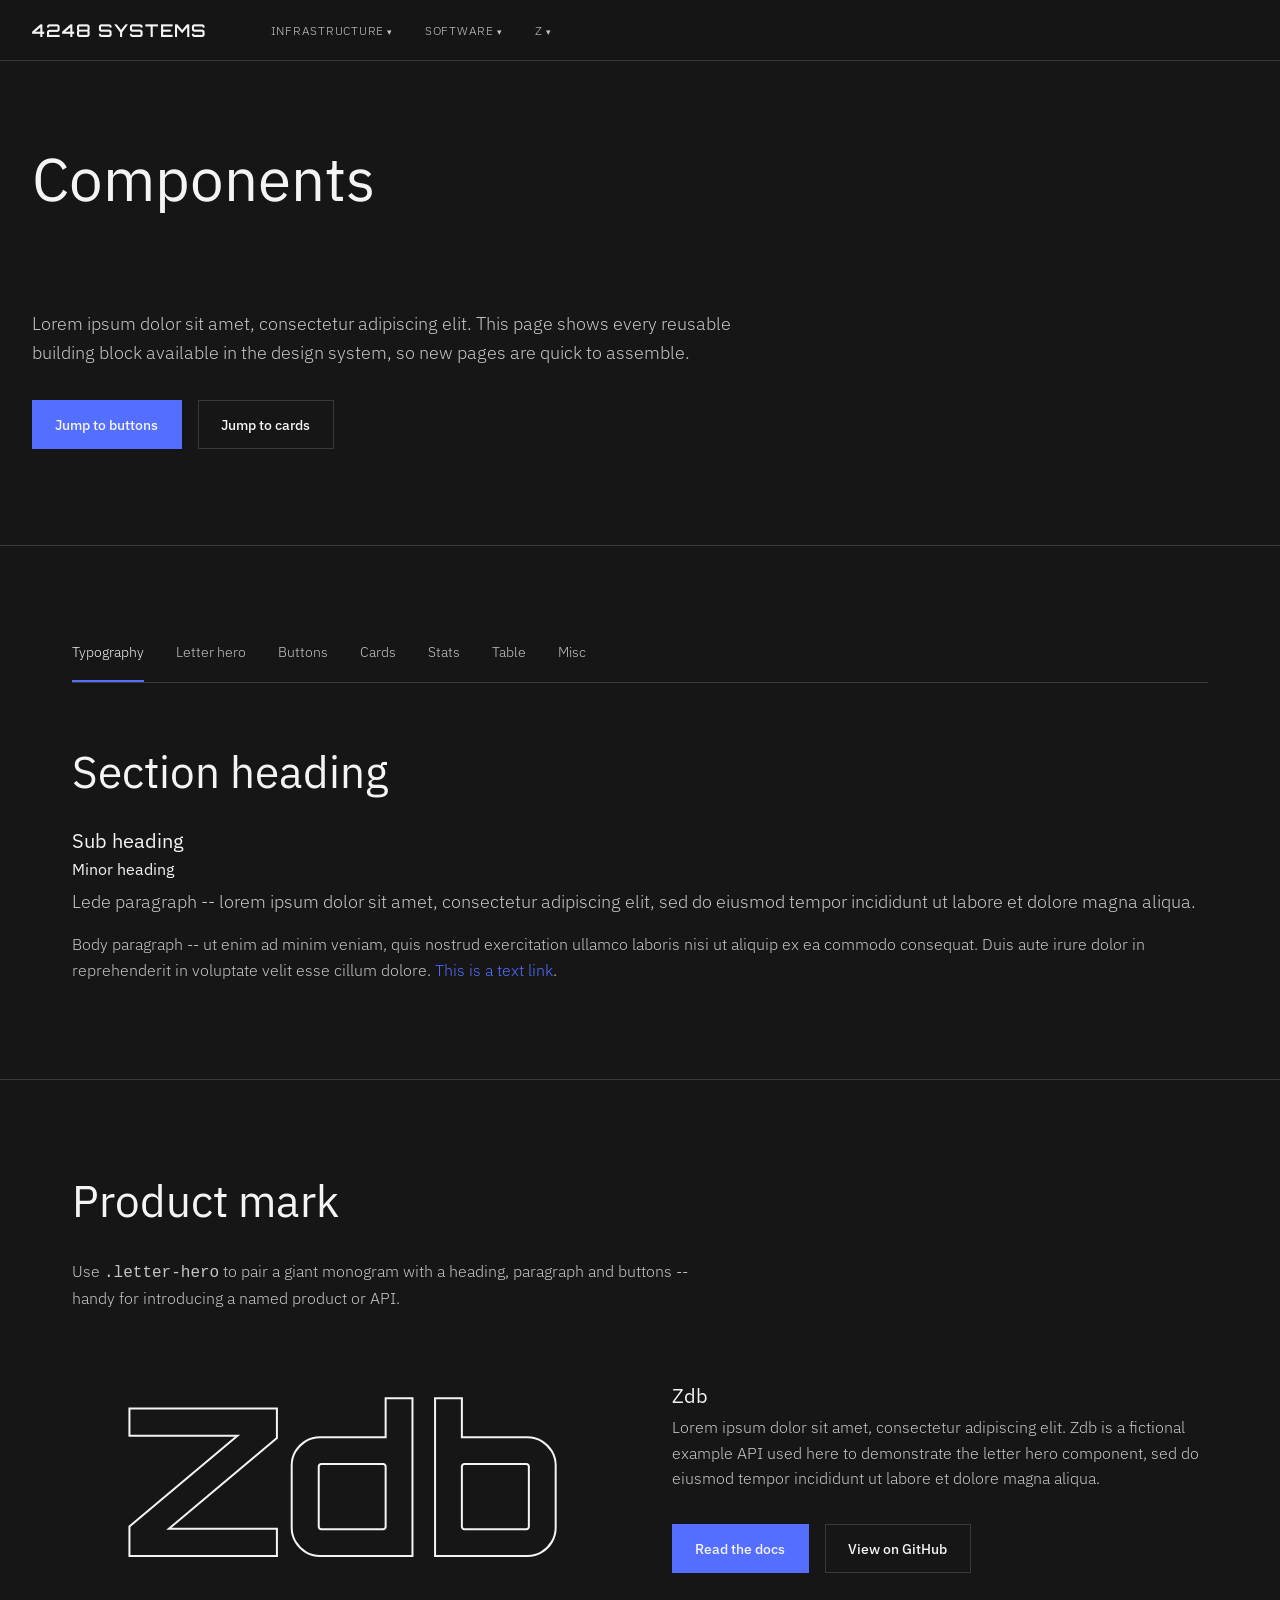
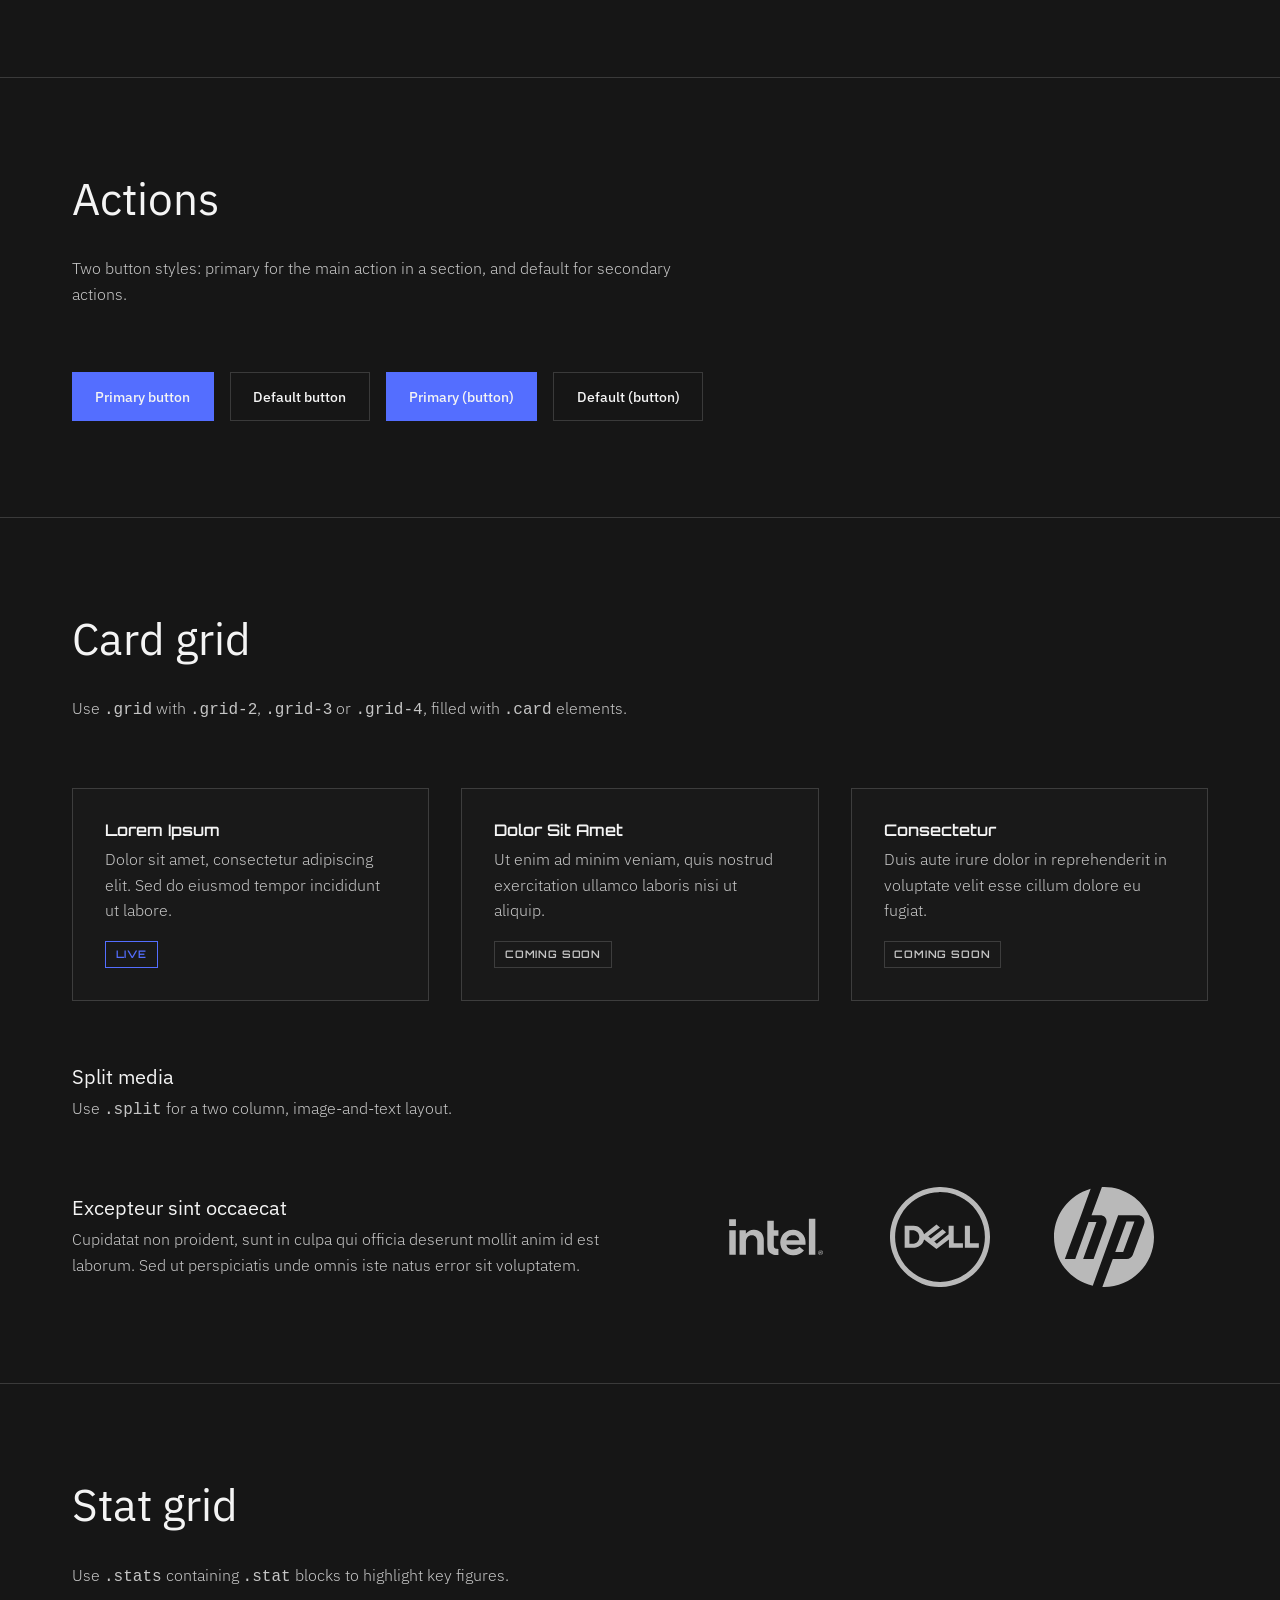
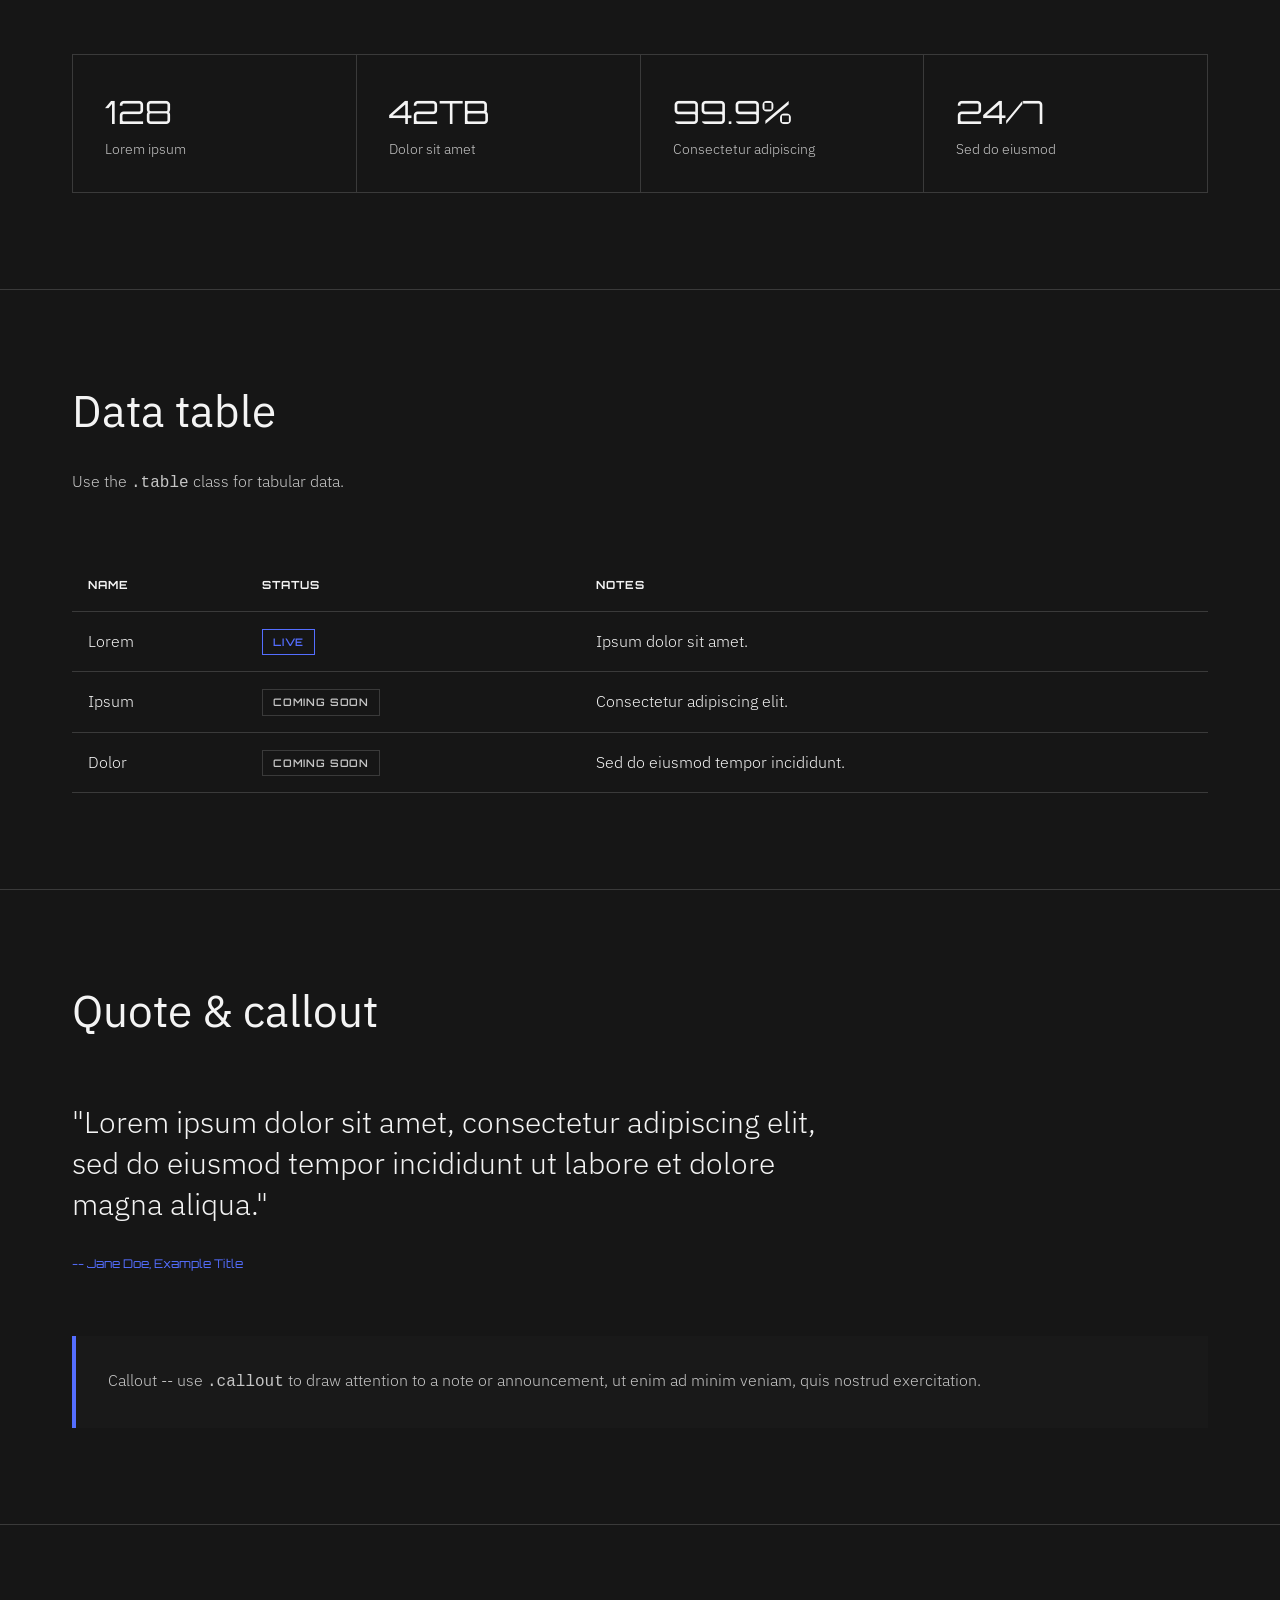
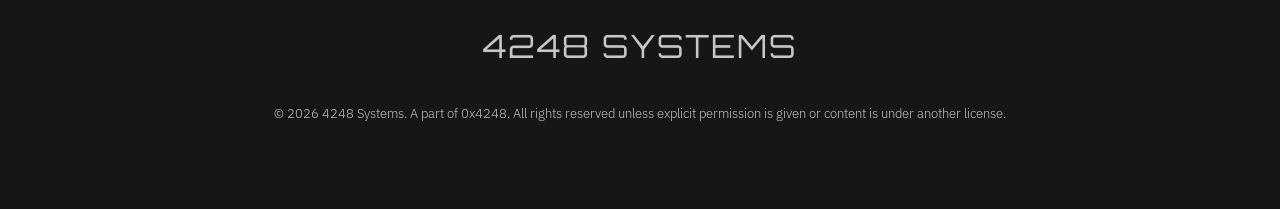
==== components.html @ 8fb7b6e1 "Website redo" ====
<!DOCTYPE html>
<html lang="en">
<head>
  <meta charset="UTF-8">
  <meta name="viewport" content="width=device-width, initial-scale=1.0">
  <title>Components | 4248 Systems</title>
  <link rel="preconnect" href="https://fonts.googleapis.com">
  <link rel="preconnect" href="https://fonts.gstatic.com" crossorigin>
  <link href="https://fonts.googleapis.com/css2?family=IBM+Plex+Sans:wght@300;400;500;600&family=Orbitron:wght@400;600;700&display=swap" rel="stylesheet">
  <link rel="stylesheet" href="style.css">
</head>
<body>

  <div id="nav"></div>

  <header class="hero">
    <div class="hero-inner">
      <h1>Components</h1>
      <p class="lede">Lorem ipsum dolor sit amet, consectetur adipiscing elit. This page shows every reusable building block available in the design system, so new pages are quick to assemble.</p>
      <div class="hero-actions">
        <a href="#buttons" class="btn btn-primary">Jump to buttons</a>
        <a href="#cards" class="btn">Jump to cards</a>
      </div>
    </div>
  </header>

  <section class="section reveal">
    <div class="container">
      <div class="tabs">
        <a href="#typography" aria-current="page">Typography</a>
        <a href="#letter-hero">Letter hero</a>
        <a href="#buttons">Buttons</a>
        <a href="#cards">Cards</a>
        <a href="#stats">Stats</a>
        <a href="#table">Table</a>
        <a href="#misc">Misc</a>
      </div>

      <div id="typography">
        <h2>Section heading</h2>
        <h3>Sub heading</h3>
        <h4>Minor heading</h4>
        <p class="lede">Lede paragraph -- lorem ipsum dolor sit amet, consectetur adipiscing elit, sed do eiusmod tempor incididunt ut labore et dolore magna aliqua.</p>
        <p>Body paragraph -- ut enim ad minim veniam, quis nostrud exercitation ullamco laboris nisi ut aliquip ex ea commodo consequat. Duis aute irure dolor in reprehenderit in voluptate velit esse cillum dolore. <a class="text-link" href="#buttons">This is a text link</a>.</p>
      </div>
    </div>
  </section>

  <section class="section reveal" id="letter-hero">
    <div class="container">
      <div class="section-header">
        <h2>Product mark</h2>
        <p>Use <code>.letter-hero</code> to pair a giant monogram with a heading, paragraph and buttons -- handy for introducing a named product or API.</p>
      </div>
      <div class="letter-hero">
        <div class="letter-hero-mark" role="img" aria-label="Zdb">Zdb</div>
        <div>
          <h3>Zdb</h3>
          <p>Lorem ipsum dolor sit amet, consectetur adipiscing elit. Zdb is a fictional example API used here to demonstrate the letter hero component, sed do eiusmod tempor incididunt ut labore et dolore magna aliqua.</p>
          <div class="hero-actions">
            <a href="#" class="btn btn-primary">Read the docs</a>
            <a href="#" class="btn">View on GitHub</a>
          </div>
        </div>
      </div>
    </div>
  </section>

  <section class="section reveal" id="buttons">
    <div class="container">
      <div class="section-header">
        <h2>Actions</h2>
        <p>Two button styles: primary for the main action in a section, and default for secondary actions.</p>
      </div>
      <div class="hero-actions">
        <a href="#" class="btn btn-primary">Primary button</a>
        <a href="#" class="btn">Default button</a>
        <button class="btn btn-primary" type="button">Primary (button)</button>
        <button class="btn" type="button">Default (button)</button>
      </div>
    </div>
  </section>

  <section class="section reveal" id="cards">
    <div class="container">
      <div class="section-header">
        <h2>Card grid</h2>
        <p>Use <code>.grid</code> with <code>.grid-2</code>, <code>.grid-3</code> or <code>.grid-4</code>, filled with <code>.card</code> elements.</p>
      </div>
      <div class="grid grid-3">
        <div class="card">
          <h3>Lorem Ipsum</h3>
          <p>Dolor sit amet, consectetur adipiscing elit. Sed do eiusmod tempor incididunt ut labore.</p>
          <span class="badge badge-live">Live</span>
        </div>
        <div class="card">
          <h3>Dolor Sit Amet</h3>
          <p>Ut enim ad minim veniam, quis nostrud exercitation ullamco laboris nisi ut aliquip.</p>
          <span class="badge">Coming soon</span>
        </div>
        <div class="card">
          <h3>Consectetur</h3>
          <p>Duis aute irure dolor in reprehenderit in voluptate velit esse cillum dolore eu fugiat.</p>
          <span class="badge">Coming soon</span>
        </div>
      </div>

      <h3 class="mt-lg">Split media</h3>
      <p>Use <code>.split</code> for a two column, image-and-text layout.</p>
      <div class="split mt-lg">
        <div>
          <h3>Excepteur sint occaecat</h3>
          <p>Cupidatat non proident, sunt in culpa qui officia deserunt mollit anim id est laborum. Sed ut perspiciatis unde omnis iste natus error sit voluptatem.</p>
        </div>
        <div class="logo-row">
          <img src="icons/intel.svg" alt="Intel">
          <img src="icons/dell.svg" alt="Dell">
          <img src="icons/hp.svg" alt="HP">
        </div>
      </div>
    </div>
  </section>

  <section class="section reveal" id="stats">
    <div class="container">
      <div class="section-header">
        <h2>Stat grid</h2>
        <p>Use <code>.stats</code> containing <code>.stat</code> blocks to highlight key figures.</p>
      </div>
      <div class="stats">
        <div class="stat">
          <div class="stat-value">128</div>
          <div class="stat-label">Lorem ipsum</div>
        </div>
        <div class="stat">
          <div class="stat-value">42TB</div>
          <div class="stat-label">Dolor sit amet</div>
        </div>
        <div class="stat">
          <div class="stat-value">99.9%</div>
          <div class="stat-label">Consectetur adipiscing</div>
        </div>
        <div class="stat">
          <div class="stat-value">24/7</div>
          <div class="stat-label">Sed do eiusmod</div>
        </div>
      </div>
    </div>
  </section>

  <section class="section reveal" id="table">
    <div class="container">
      <div class="section-header">
        <h2>Data table</h2>
        <p>Use the <code>.table</code> class for tabular data.</p>
      </div>
      <table class="table">
        <thead>
          <tr>
            <th>Name</th>
            <th>Status</th>
            <th>Notes</th>
          </tr>
        </thead>
        <tbody>
          <tr>
            <td>Lorem</td>
            <td><span class="badge badge-live">Live</span></td>
            <td>Ipsum dolor sit amet.</td>
          </tr>
          <tr>
            <td>Ipsum</td>
            <td><span class="badge">Coming soon</span></td>
            <td>Consectetur adipiscing elit.</td>
          </tr>
          <tr>
            <td>Dolor</td>
            <td><span class="badge">Coming soon</span></td>
            <td>Sed do eiusmod tempor incididunt.</td>
          </tr>
        </tbody>
      </table>
    </div>
  </section>

  <section class="section reveal" id="misc">
    <div class="container">
      <div class="section-header">
        <h2>Quote &amp; callout</h2>
      </div>

      <blockquote class="quote">
        "Lorem ipsum dolor sit amet, consectetur adipiscing elit, sed do eiusmod tempor incididunt ut labore et dolore magna aliqua."
        <cite>-- Jane Doe, Example Title</cite>
      </blockquote>

      <div class="callout mt-lg">
        <p>Callout -- use <code>.callout</code> to draw attention to a note or announcement, ut enim ad minim veniam, quis nostrud exercitation.</p>
      </div>
    </div>
  </section>

  <footer class="footer reveal">
    <div class="footer-logo">4248 SYSTEMS</div>
    <p>&copy; 2026 4248 Systems. A part of 0x4248. All rights reserved unless explicit permission is given or content is under another license.</p>
  </footer>

  <script src="nav.js"></script>
  <script src="reveal.js"></script>
</body>
</html>
---- style.css ----
/* ==========================================================================
   4248 Systems -- design system
   Simple, dark, IBM-inspired. Add new pages by reusing these classes.
   ========================================================================== */

*, *::before, *::after { box-sizing: border-box; margin: 0; padding: 0; }

:root {
  /* Colors (kept from previous theme) */
  --bg:      #161616;
  --white:   #f4f4f4;
  --dim:     #c6c6c6;
  --rule:    rgba(244, 244, 244, 0.16);
  --hover:   rgba(244, 244, 244, 0.06);
  --accent:  #546eff;
  --panel:   #191919;

  /* Typography */
  --font-sans: 'IBM Plex Sans', 'Helvetica Neue', Helvetica, Arial, sans-serif;
  --font-mono: 'Orbitron', monospace;

  /* Spacing scale */
  --space-xs: 0.5rem;
  --space-sm: 1rem;
  --space-md: 2rem;
  --space-lg: 4rem;
  --space-xl: 6rem;

  /* Layout */
  --max-width: 1200px;
}

html { scroll-behavior: smooth; }

body {
  background: var(--bg);
  color: var(--white);
  font-family: var(--font-sans);
  font-weight: 300;
  font-size: 16px;
  line-height: 1.6;
  -webkit-font-smoothing: antialiased;
}

a { color: inherit; }

img { max-width: 100%; display: block; }

.container {
  max-width: var(--max-width);
  margin: 0 auto;
  padding: 0 var(--space-md);
}

/* ---------- Typography ---------- */

h1, h2, h3, h4 {
  font-family: var(--font-sans);
  font-weight: 400;
  line-height: 1.15;
}

h1 { font-size: clamp(2.25rem, 5vw, 3.75rem); }
h2 { font-size: clamp(1.75rem, 3.5vw, 2.75rem); margin-bottom: var(--space-md); }
h3 { font-size: 1.25rem; margin-bottom: var(--space-xs); }
h4 { font-size: 1rem; margin-bottom: var(--space-xs); }

p { color: var(--dim); margin-bottom: var(--space-sm); }
p:last-child { margin-bottom: 0; }

.lede { font-size: 1.15rem; color: var(--dim); }

.text-link {
  color: var(--accent);
  text-decoration: none;
  border-bottom: 1px solid transparent;
  transition: border-color 0.15s;
}

.text-link:hover { border-color: var(--accent); }

/* ---------- Buttons ---------- */

.btn {
  display: inline-flex;
  align-items: center;
  gap: 0.6rem;
  padding: 0.75rem 1.4rem;
  border: 1px solid var(--rule);
  background: transparent;
  color: var(--white);
  font-family: var(--font-sans);
  font-size: 0.9rem;
  font-weight: 500;
  text-decoration: none;
  cursor: pointer;
  transition: background 0.15s, border-color 0.15s;
}

.btn:hover { background: var(--hover); }

.btn-primary {
  background: var(--accent);
  border-color: var(--accent);
}

.btn-primary:hover { background: #4457e0; }

/* ---------- Nav ---------- */

.nav {
  position: fixed;
  top: 0; left: 0; right: 0;
  z-index: 100;
  display: flex;
  align-items: center;
  padding: 1rem var(--space-md);
  background: rgba(22, 22, 22, 0.9);
  backdrop-filter: blur(12px);
  border-bottom: 1px solid var(--rule);
  transition: background 0.25s ease, border-color 0.25s ease, padding 0.25s ease, box-shadow 0.25s ease;
  animation: navDropIn 0.5s cubic-bezier(0.2, 0.8, 0.2, 1);
}

.nav.is-scrolled {
  padding-top: 0.7rem;
  padding-bottom: 0.7rem;
  background: rgba(16, 16, 16, 0.96);
  border-bottom-color: var(--accent);
  box-shadow: 0 1px 0 rgba(84, 110, 255, 0.35);
}

@keyframes navDropIn {
  from { opacity: 0; transform: translateY(-100%); }
  to { opacity: 1; transform: translateY(0); }
}

.nav-brand {
  font-family: var(--font-mono);
  font-size: 1.1rem;
  letter-spacing: 0.06em;
  font-weight: 600;
  text-decoration: none;
  color: var(--white);
  margin-right: var(--space-lg);
}

.nav-links {
  display: flex;
  gap: var(--space-md);
  list-style: none;
}

.nav-links > li {
  position: relative;
}

.nav-links a {
  color: var(--dim);
  font-size: 0.78rem;
  letter-spacing: 0.06em;
  text-transform: uppercase;
  text-decoration: none;
  transition: color 0.15s;
}

.nav-dropdown a {
  color: var(--dim);
  font-size: 0.75rem;
  letter-spacing: 0.06em;
  text-transform: uppercase;
  text-decoration: underline;
  transition: color 0.15s;
}

.nav-links a:hover,
.nav-links a[aria-current="page"] { color: var(--white); }

.has-dropdown > a::after {
  content: '\25be';
  margin-left: 0.35em;
  font-size: 0.7em;
  color: var(--dim);
}

.nav-dropdown {
  position: absolute;
  top: 100%;
  left: 0;
  z-index: 100;
  display: flex;
  flex-direction: column;
  gap: 0.35rem;
  min-width: 260px;
  margin-top: 0.9rem;
  padding: var(--space-sm);
  background: var(--panel);
  border: 1px solid var(--rule);
  opacity: 0;
  visibility: hidden;
  transform: translateY(4px);
  transition: opacity 0.15s ease, transform 0.15s ease, visibility 0.15s;
}

.has-dropdown:hover .nav-dropdown,
.has-dropdown:focus-within .nav-dropdown {
  opacity: 1;
  visibility: visible;
  transform: translateY(0);
}

.nav-dropdown a {
  font-size: 0.85rem;
  letter-spacing: normal;
  text-transform: none;
}

/* ---------- Hero ---------- */

.hero {
  padding: 9rem var(--space-md) var(--space-xl);
  border-bottom: 1px solid var(--rule);
}

.hero .callout {
  animation: heroFadeIn 0.5s cubic-bezier(0.2, 0.8, 0.2, 1) 0.4s backwards;
}

.hero-inner {
  max-width: 720px;
  animation: heroFadeIn 0.5s cubic-bezier(0.2, 0.8, 0.2, 1);
}


.hero-inner h1 {
  margin-bottom: var(--space-xl);
  animation: heroFadeIn 0.5s cubic-bezier(0.2, 0.8, 0.2, 1) 0.15s backwards;
}

.hero-inner p {
  font-size: 1.15rem;
  color: var(--dim);
  animation: heroFadeIn 0.5s cubic-bezier(0.2, 0.8, 0.2, 1) 0.25s backwards;
}

.hero-actions {
  display: flex;
  gap: var(--space-sm);
  margin-top: var(--space-md);
  animation: heroFadeIn 0.5s cubic-bezier(0.2, 0.8, 0.2, 1) 0.3s backwards;
}

@keyframes heroFadeIn {
  from { opacity: 0; transform: translateY(102px); scale: 0.25; }
  to { opacity: 1; transform: translateY(0); scale: 1; }
}


/* ---------- Sections ---------- */

.section {
  padding: var(--space-xl) 0;
  border-bottom: 1px solid var(--rule);
}

.section-header {
  max-width: 640px;
  margin-bottom: var(--space-lg);
}

.section-header p { margin-bottom: 0; }

/* ---------- Grid ---------- */

.grid {
  display: grid;
  gap: var(--space-md);
}

.grid-2 { grid-template-columns: repeat(2, minmax(0, 1fr)); }
.grid-3 { grid-template-columns: repeat(3, minmax(0, 1fr)); }
.grid-4 { grid-template-columns: repeat(4, minmax(0, 1fr)); }

/* ---------- Cards ---------- */

.card {
  padding: var(--space-md);
  border: 1px solid var(--rule);
  background: var(--panel);
}

.card h3 {
  font-family: var(--font-mono);
  font-weight: 600;
  font-size: 1rem;
}

.card .status {
  margin-top: var(--space-sm);
}

.card-small {
  padding: 8px;
    border: 1px solid var(--rule);
  background: var(--panel);
}

/* ---------- Status badge ---------- */

.badge {
  display: inline-block;
  padding: 0.25rem 0.6rem;
  font-family: var(--font-mono);
  font-weight: 600;
  font-size: 0.65rem;
  letter-spacing: 0.08em;
  text-transform: uppercase;
  border: 1px solid var(--rule);
  color: var(--dim);
}

.badge-live { color: var(--accent); border-color: var(--accent); }

/* ---------- Stats ---------- */

.stats {
  display: grid;
  grid-template-columns: repeat(4, minmax(0, 1fr));
  border-top: 1px solid var(--rule);
  border-left: 1px solid var(--rule);
}

.stat {
  padding: var(--space-md);
  border-right: 1px solid var(--rule);
  border-bottom: 1px solid var(--rule);
}

.stat-value {
  font-family: var(--font-mono);
  font-size: 2rem;
  color: var(--white);
}

.stat-label { color: var(--dim); font-size: 0.85rem; }

/* ---------- Logo row ---------- */

.logo-row {
  display: flex;
  flex-wrap: wrap;
  gap: var(--space-lg);
  align-items: center;
  justify-content: center;
}

.logo-row img {
  width: 100px;
  height: auto;
  filter: brightness(0) invert(1);
  opacity: 0.7;
}

/* ---------- Media split ---------- */

.split {
  display: grid;
  grid-template-columns: repeat(2, minmax(0, 1fr));
  gap: var(--space-lg);
  align-items: center;
}

.split > img {
  width: 100%;
  height: 100%;
  object-fit: cover;
  border: 1px solid var(--rule);
}

/* ---------- Letter hero ---------- */

.letter-hero {
  display: grid;
  grid-template-columns: minmax(0, 1fr) minmax(0, 1fr);
  gap: var(--space-lg);
  align-items: center;
}

.letter-hero-mark {
  display: flex;
  align-items: center;
  justify-content: center;
  font-family: var(--font-mono);
  font-weight: 700;
  font-size: clamp(6rem, 16vw, 13rem);
  line-height: 1;
  text-align: center;
  color: transparent;
  -webkit-text-stroke: 2px var(--white);
}

/* ---------- Table ---------- */

.table {
  width: 100%;
  border-collapse: collapse;
  text-align: left;
}

.table th,
.table td {
  padding: var(--space-sm);
  border-bottom: 1px solid var(--rule);
}

.table th {
  font-family: var(--font-mono);
  font-size: 0.7rem;
  letter-spacing: 0.08em;
  text-transform: uppercase;
  color: var(--white);
}

/* ---------- Quote ---------- */

.quote {
  max-width: 760px;
  font-size: clamp(1.25rem, 3vw, 1.9rem);
  line-height: 1.35;
  color: var(--white);
}

.quote cite {
  display: block;
  margin-top: var(--space-md);
  font-family: var(--font-mono);
  font-size: 0.75rem;
  font-style: normal;
  color: var(--accent);
}

/* ---------- Tabs ---------- */

.tabs {
  display: flex;
  gap: var(--space-md);
  border-bottom: 1px solid var(--rule);
  margin-bottom: var(--space-lg);
  overflow-x: auto;
}

.tabs a {
  padding-bottom: var(--space-sm);
  color: var(--dim);
  font-size: 0.85rem;
  text-decoration: none;
  border-bottom: 2px solid transparent;
  white-space: nowrap;
}

.tabs a[aria-current="page"] {
  color: var(--white);
  border-color: var(--accent);
}

/* ---------- Callout ---------- */

.callout {
  padding: var(--space-md);
  border-left: 4px solid var(--accent);
  background: var(--panel);
}

/* ---------- Footer ---------- */

.footer {
  padding: var(--space-xl) var(--space-md);
  text-align: center;
  color: var(--dim);
  font-size: 0.8rem;
}

.footer-logo {
  font-family: var(--font-mono);
  font-size: 2rem;
  letter-spacing: 0.06em;
  color: var(--dim);
  margin-bottom: var(--space-md);
}

/* ---------- Utilities ---------- */

.text-center { text-align: center; }
.mt-lg { margin-top: var(--space-lg); }
.mb-0 { margin-bottom: 0; }

/* ---------- Scroll reveal ---------- */

.reveal {
  opacity: 0;
  transform: translateY(24px);
  transition: opacity 0.7s cubic-bezier(0.2, 0.8, 0.2, 1), transform 0.7s cubic-bezier(0.2, 0.8, 0.2, 1);
}

.reveal.is-visible {
  opacity: 1;
  transform: translateY(0);
}

@media (prefers-reduced-motion: reduce) {
  .reveal {
    opacity: 1;
    transform: none;
    transition: none;
  }
}

/* ---------- Responsive ---------- */

@media (max-width: 800px) {
  .grid-2, .grid-3, .grid-4 { grid-template-columns: 1fr; }
  .stats { grid-template-columns: repeat(2, minmax(0, 1fr)); }
  .split,
  .letter-hero { grid-template-columns: 1fr; }
}
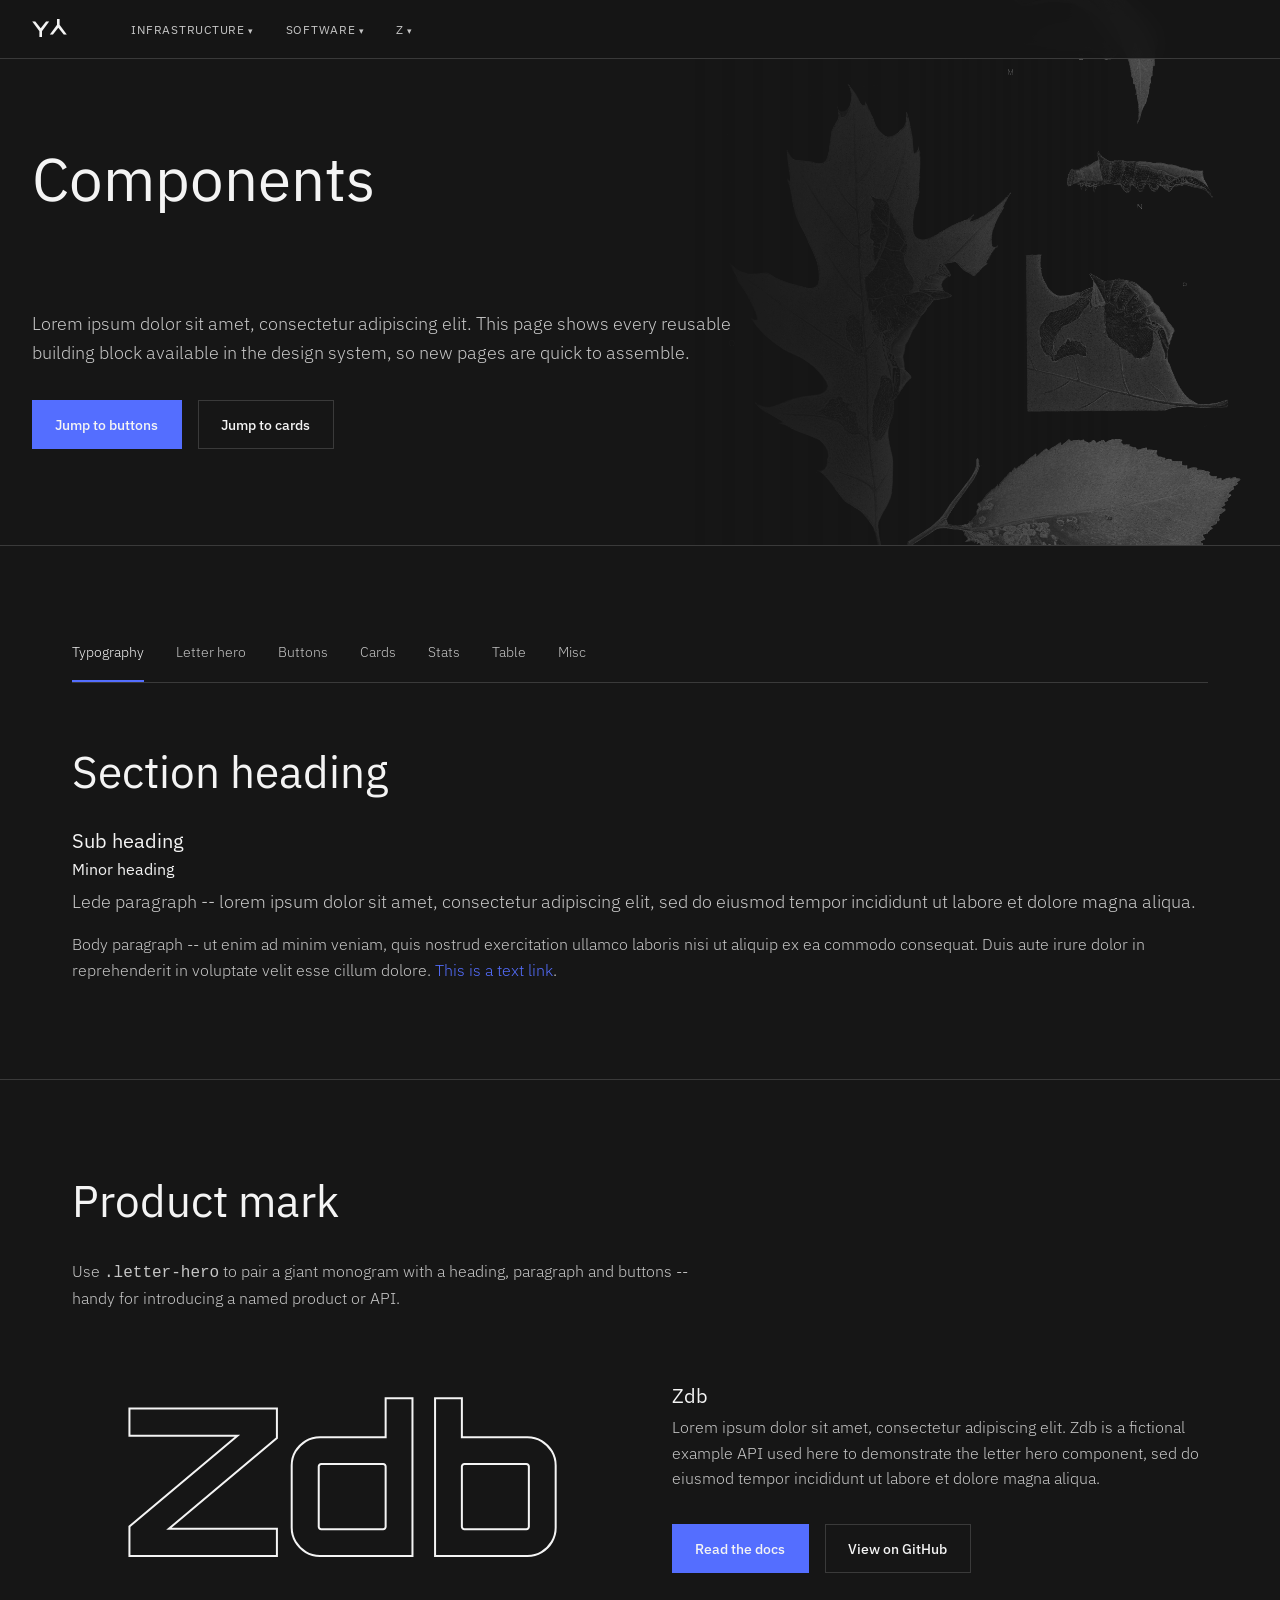
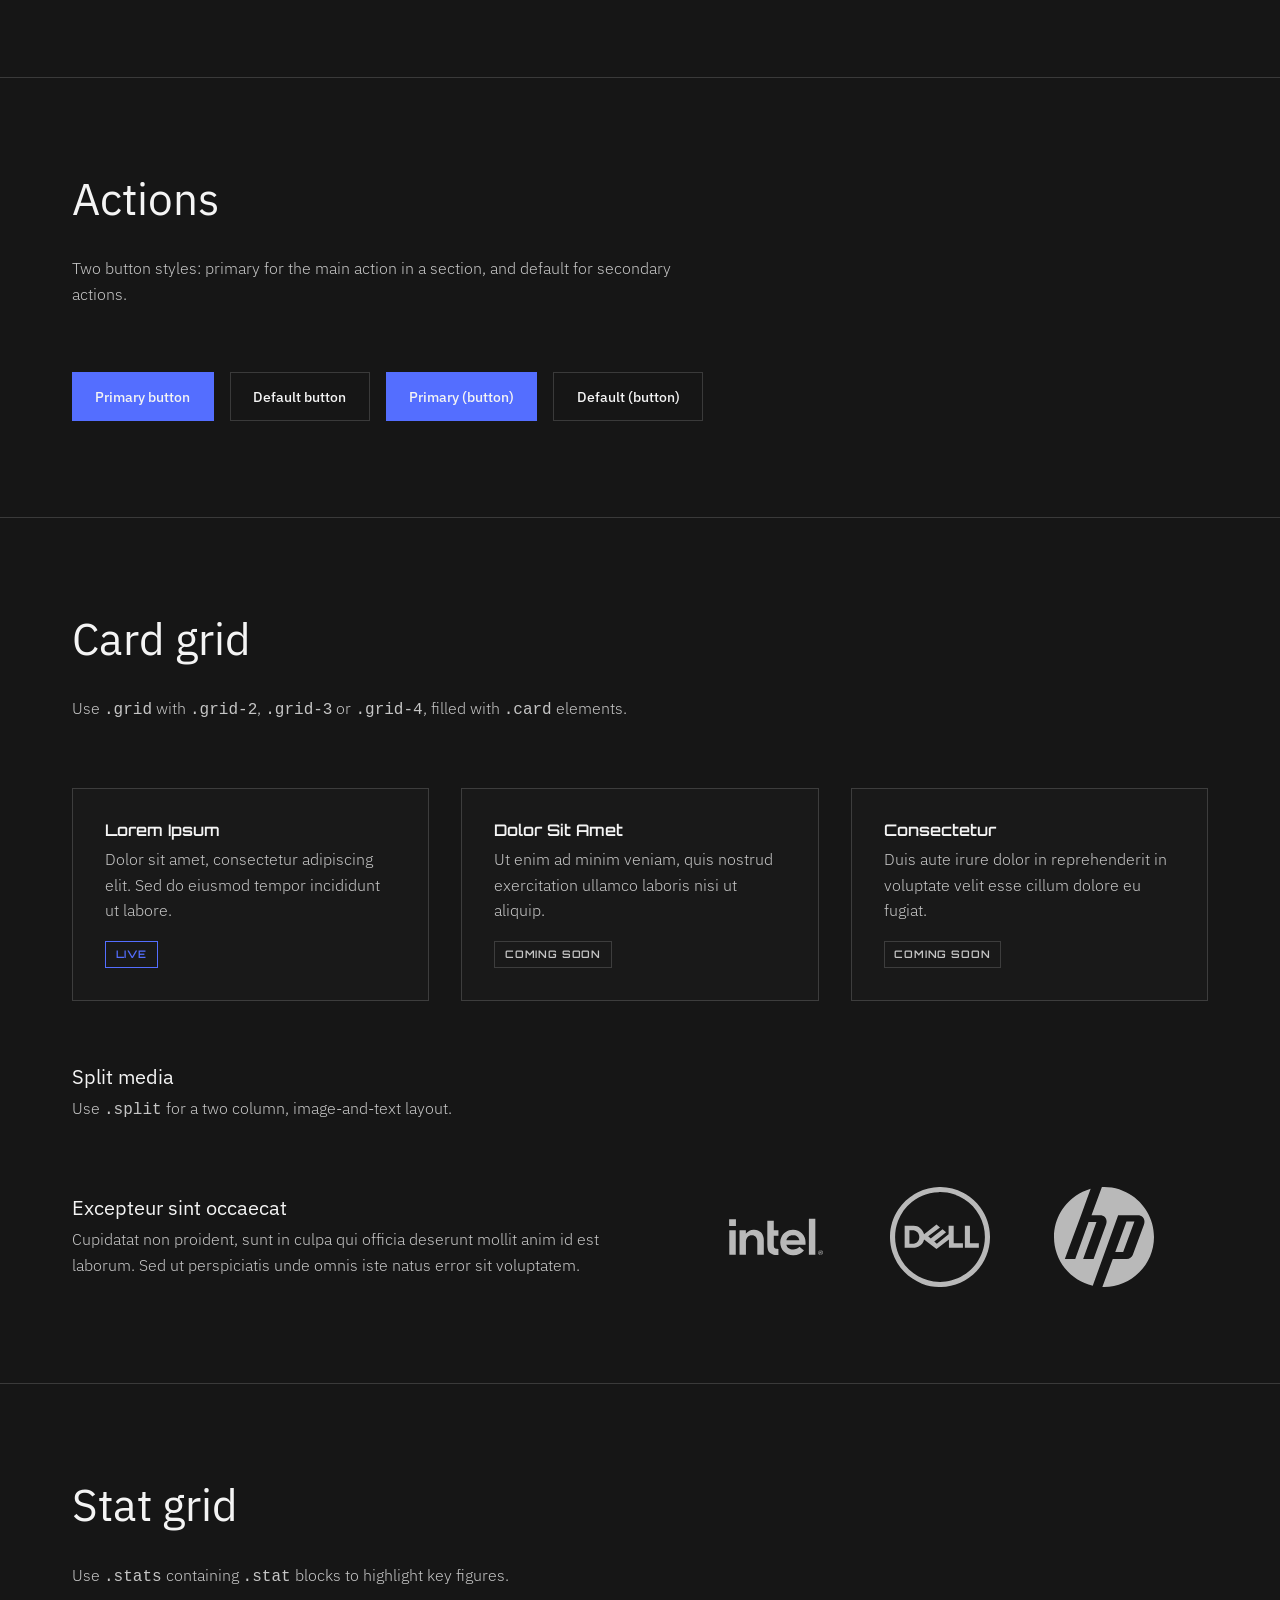
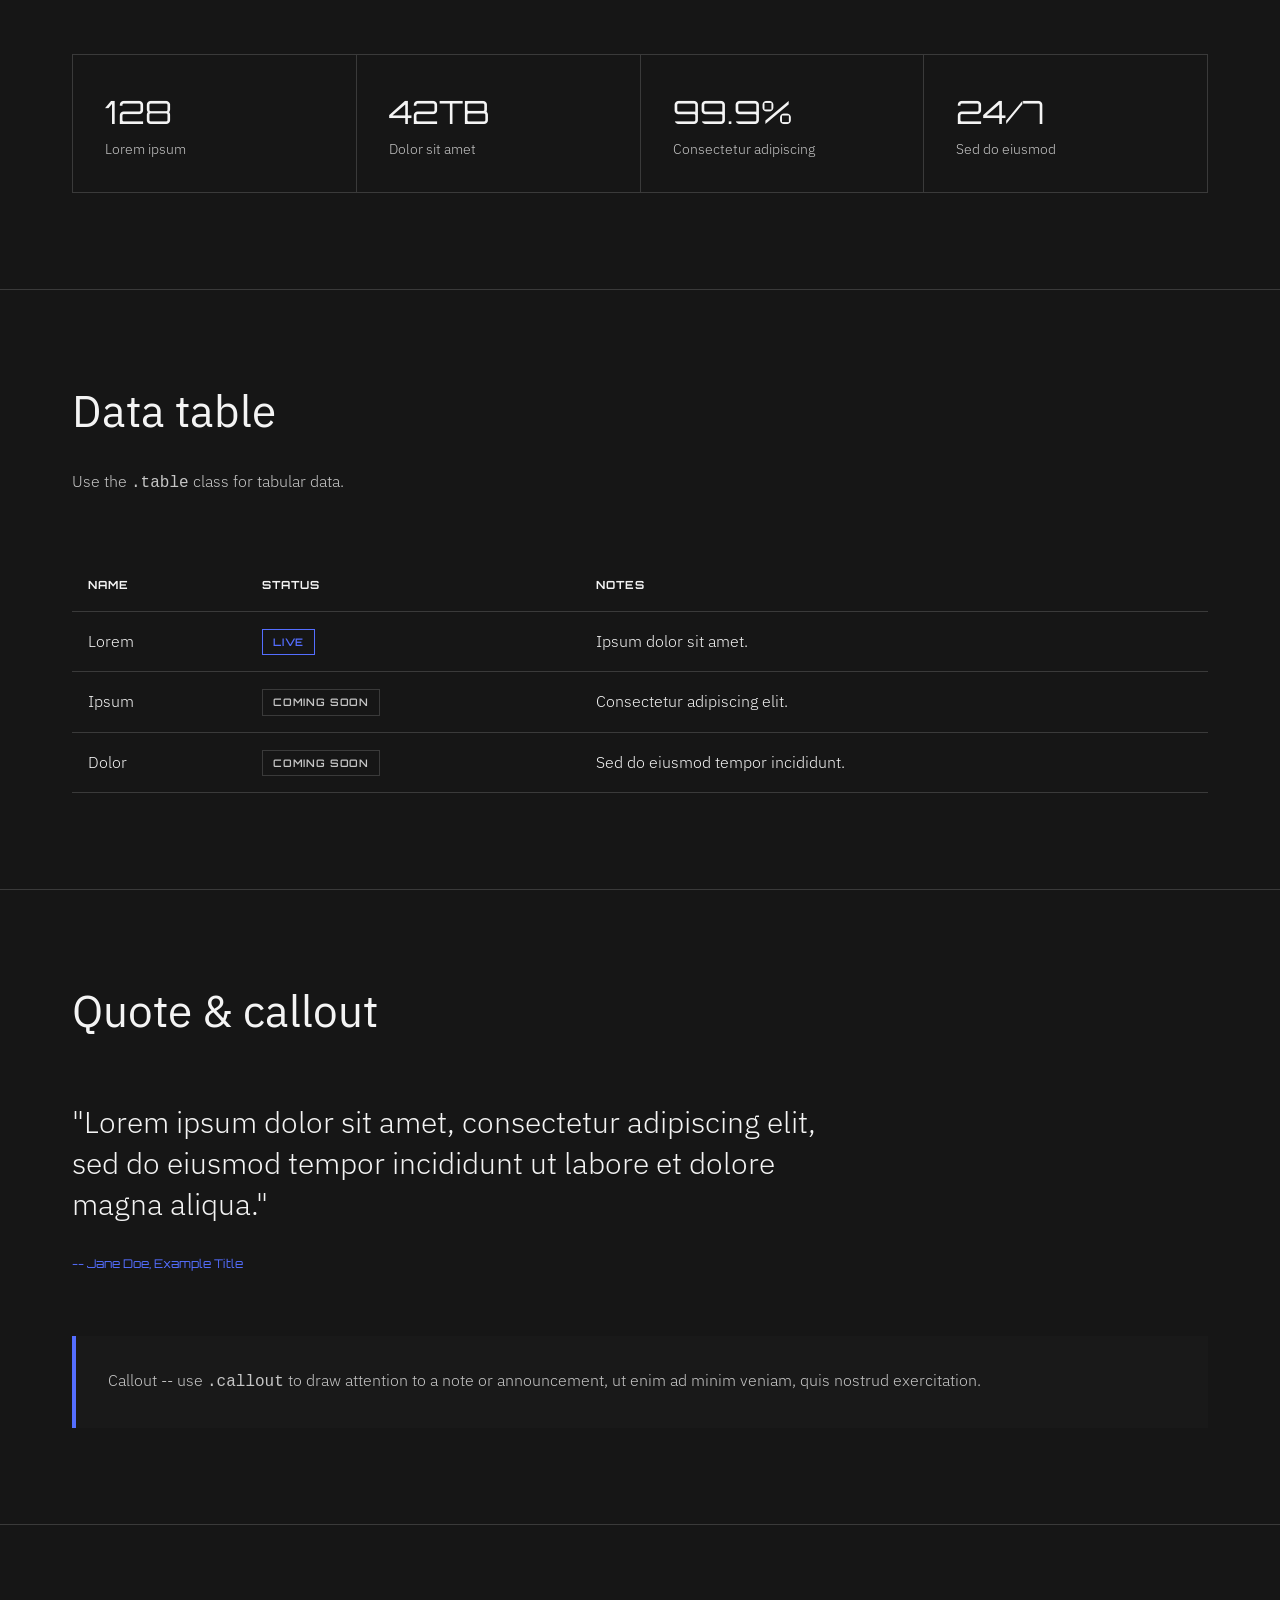
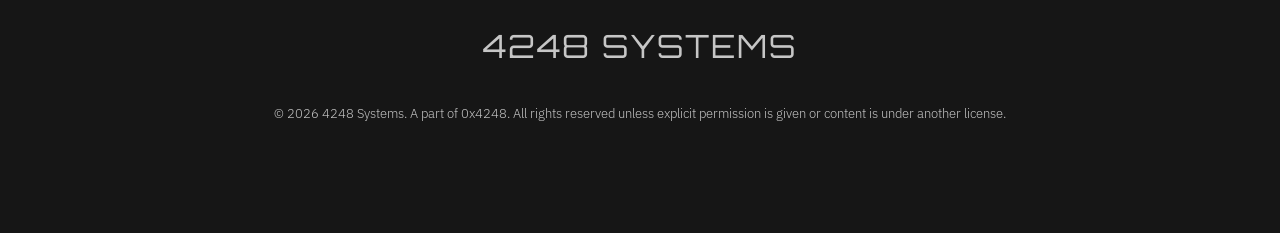
==== commit b84054cc: "Update site" ====
--- a/components.html
+++ b/components.html
@@ -14,6 +14,7 @@
   <div id="nav"></div>
 
   <header class="hero">
+    <div class="hero-art" style="--hero-art: url('/img/leaves.jpg')" aria-hidden="true"></div>
     <div class="hero-inner">
       <h1>Components</h1>
       <p class="lede">Lorem ipsum dolor sit amet, consectetur adipiscing elit. This page shows every reusable building block available in the design system, so new pages are quick to assemble.</p>
--- a/style.css
+++ b/style.css
@@ -137,12 +137,24 @@
 
 .nav-brand {
   font-family: var(--font-mono);
-  font-size: 1.1rem;
-  letter-spacing: 0.06em;
+  font-size: 1.35rem;
+  letter-spacing: 0.02em;
   font-weight: 600;
   text-decoration: none;
   color: var(--white);
   margin-right: var(--space-lg);
+  line-height: 1;
+}
+
+.brand-mark {
+  display: inline-flex;
+  align-items: center;
+  gap: 0.02em;
+}
+
+.brand-y-flip {
+  display: inline-block;
+  transform: rotate(180deg);
 }
 
 .nav-links {
@@ -155,8 +167,10 @@
   position: relative;
 }
 
-.nav-links a {
-  color: var(--dim);
+.nav-links a,
+.nav-toggle {
+  color: var(--dim);
+  font-family: inherit;
   font-size: 0.78rem;
   letter-spacing: 0.06em;
   text-transform: uppercase;
@@ -164,23 +178,45 @@
   transition: color 0.15s;
 }
 
-.nav-dropdown a {
-  color: var(--dim);
-  font-size: 0.75rem;
-  letter-spacing: 0.06em;
-  text-transform: uppercase;
-  text-decoration: underline;
-  transition: color 0.15s;
+.nav-toggle {
+  background: none;
+  border: 0;
+  padding: 0;
+  cursor: pointer;
 }
 
 .nav-links a:hover,
-.nav-links a[aria-current="page"] { color: var(--white); }
-
-.has-dropdown > a::after {
+.nav-toggle:hover,
+.nav-links a[aria-current="page"],
+.has-dropdown.is-open > .nav-toggle { color: var(--white); }
+
+.nav-toggle::after {
   content: '\25be';
+  display: inline-block;
   margin-left: 0.35em;
   font-size: 0.7em;
   color: var(--dim);
+  transition: transform 0.15s ease;
+}
+
+.has-dropdown.is-open > .nav-toggle::after {
+  transform: rotate(180deg);
+}
+
+@media (hover: hover) and (pointer: fine) {
+  .has-dropdown::after {
+    content: "";
+    position: absolute;
+    left: 0;
+    right: 0;
+    top: 100%;
+    height: 0.85rem;
+  }
+
+  .nav-links > li:last-child .nav-dropdown {
+    left: auto;
+    right: 0;
+  }
 }
 
 .nav-dropdown {
@@ -190,10 +226,9 @@
   z-index: 100;
   display: flex;
   flex-direction: column;
-  gap: 0.35rem;
-  min-width: 260px;
-  margin-top: 0.9rem;
-  padding: var(--space-sm);
+  gap: 0.15rem;
+  min-width: 280px;
+  padding: 0.85rem;
   background: var(--panel);
   border: 1px solid var(--rule);
   opacity: 0;
@@ -202,25 +237,113 @@
   transition: opacity 0.15s ease, transform 0.15s ease, visibility 0.15s;
 }
 
-.has-dropdown:hover .nav-dropdown,
-.has-dropdown:focus-within .nav-dropdown {
+.has-dropdown.is-open .nav-dropdown {
   opacity: 1;
   visibility: visible;
   transform: translateY(0);
 }
 
+.nav-dropdown-label {
+  margin: 0 0 0.35rem;
+  padding: 0 0.45rem;
+  color: var(--dim);
+  font-size: 0.68rem;
+  letter-spacing: 0.08em;
+  text-transform: uppercase;
+}
+
 .nav-dropdown a {
-  font-size: 0.85rem;
+  display: block;
+  padding: 0.5rem 0.45rem;
+  color: var(--white);
+  font-size: 0.9rem;
   letter-spacing: normal;
   text-transform: none;
+  text-decoration: none;
+}
+
+.nav-dropdown a small {
+  display: block;
+  margin-top: 0.15rem;
+  color: var(--dim);
+  font-size: 0.75rem;
+  font-style: normal;
+  letter-spacing: normal;
+  line-height: 1.4;
+}
+
+.nav-dropdown a:hover,
+.nav-dropdown a[aria-current="page"] {
+  background: var(--hover);
+  color: var(--white);
 }
 
 /* ---------- Hero ---------- */
 
 .hero {
+  position: relative;
+  isolation: isolate;
+  overflow: clip;
   padding: 9rem var(--space-md) var(--space-xl);
   border-bottom: 1px solid var(--rule);
 }
+
+/* Right-side artwork. Invert, greyscale, then grade into --bg / --dim.
+   The plate is only as wide as the image, so the dim grade cannot show as a slab.
+   <div class="hero-art" style="--hero-art: url('/img/leaves.jpg')" aria-hidden="true"></div> */
+.hero-art {
+  --hero-art-position: right center;
+  --hero-art-size: cover;
+  position: absolute;
+  top: 0;
+  right: 0;
+  bottom: 0;
+  width: min(46vw, 640px);
+  z-index: 0;
+  pointer-events: none;
+  background-color: var(--dim);
+  opacity: 0.7;
+  isolation: isolate;
+  -webkit-mask-image: linear-gradient(to right, transparent 0%, rgba(0, 0, 0, 0.35) 38%, #000 72%);
+  mask-image: linear-gradient(to right, transparent 0%, rgba(0, 0, 0, 0.35) 38%, #000 72%);
+  animation: heroArtFadeIn 1s ease 0.5s backwards;
+}
+
+.image-color {
+  filter: grayscale(1) invert(1) contrast(1.08);
+}
+
+@keyframes heroArtFadeIn {
+  from { opacity: 0; transform: translateX(50px); }
+  to { opacity: 1; transform: translateX(0); }
+}
+
+.hero-art::before,
+.hero-art::after {
+  content: "";
+  position: absolute;
+  inset: 0;
+}
+
+.hero-art::before {
+  background-image: var(--hero-art);
+  background-repeat: no-repeat;
+  background-position: var(--hero-art-position);
+  background-size: var(--hero-art-size);
+  filter: grayscale(1) invert(1) contrast(1.08);
+  mix-blend-mode: multiply;
+}
+
+.hero-art::after {
+  background: var(--bg);
+  mix-blend-mode: lighten;
+}
+
+.hero > :not(.hero-art) {
+  position: relative;
+  z-index: 1;
+}
+
 
 .hero .callout {
   animation: heroFadeIn 0.5s cubic-bezier(0.2, 0.8, 0.2, 1) 0.4s backwards;
@@ -522,4 +645,30 @@
   .stats { grid-template-columns: repeat(2, minmax(0, 1fr)); }
   .split,
   .letter-hero { grid-template-columns: 1fr; }
-}
+
+  .hero-art {
+    width: 72%;
+    opacity: 0.4;
+    -webkit-mask-image: linear-gradient(to right, transparent 0%, rgba(0, 0, 0, 0.3) 42%, #000 78%);
+    mask-image: linear-gradient(to right, transparent 0%, rgba(0, 0, 0, 0.3) 42%, #000 78%);
+  }
+
+  .nav-links {
+    gap: 0.85rem;
+    margin-left: auto;
+  }
+
+  .nav-toggle {
+    padding: 0.35rem 0;
+  }
+
+  .nav-links > li {
+    position: static;
+  }
+
+  .nav-links > li .nav-dropdown {
+    left: 0;
+    right: 0;
+    min-width: 0;
+  }
+}
